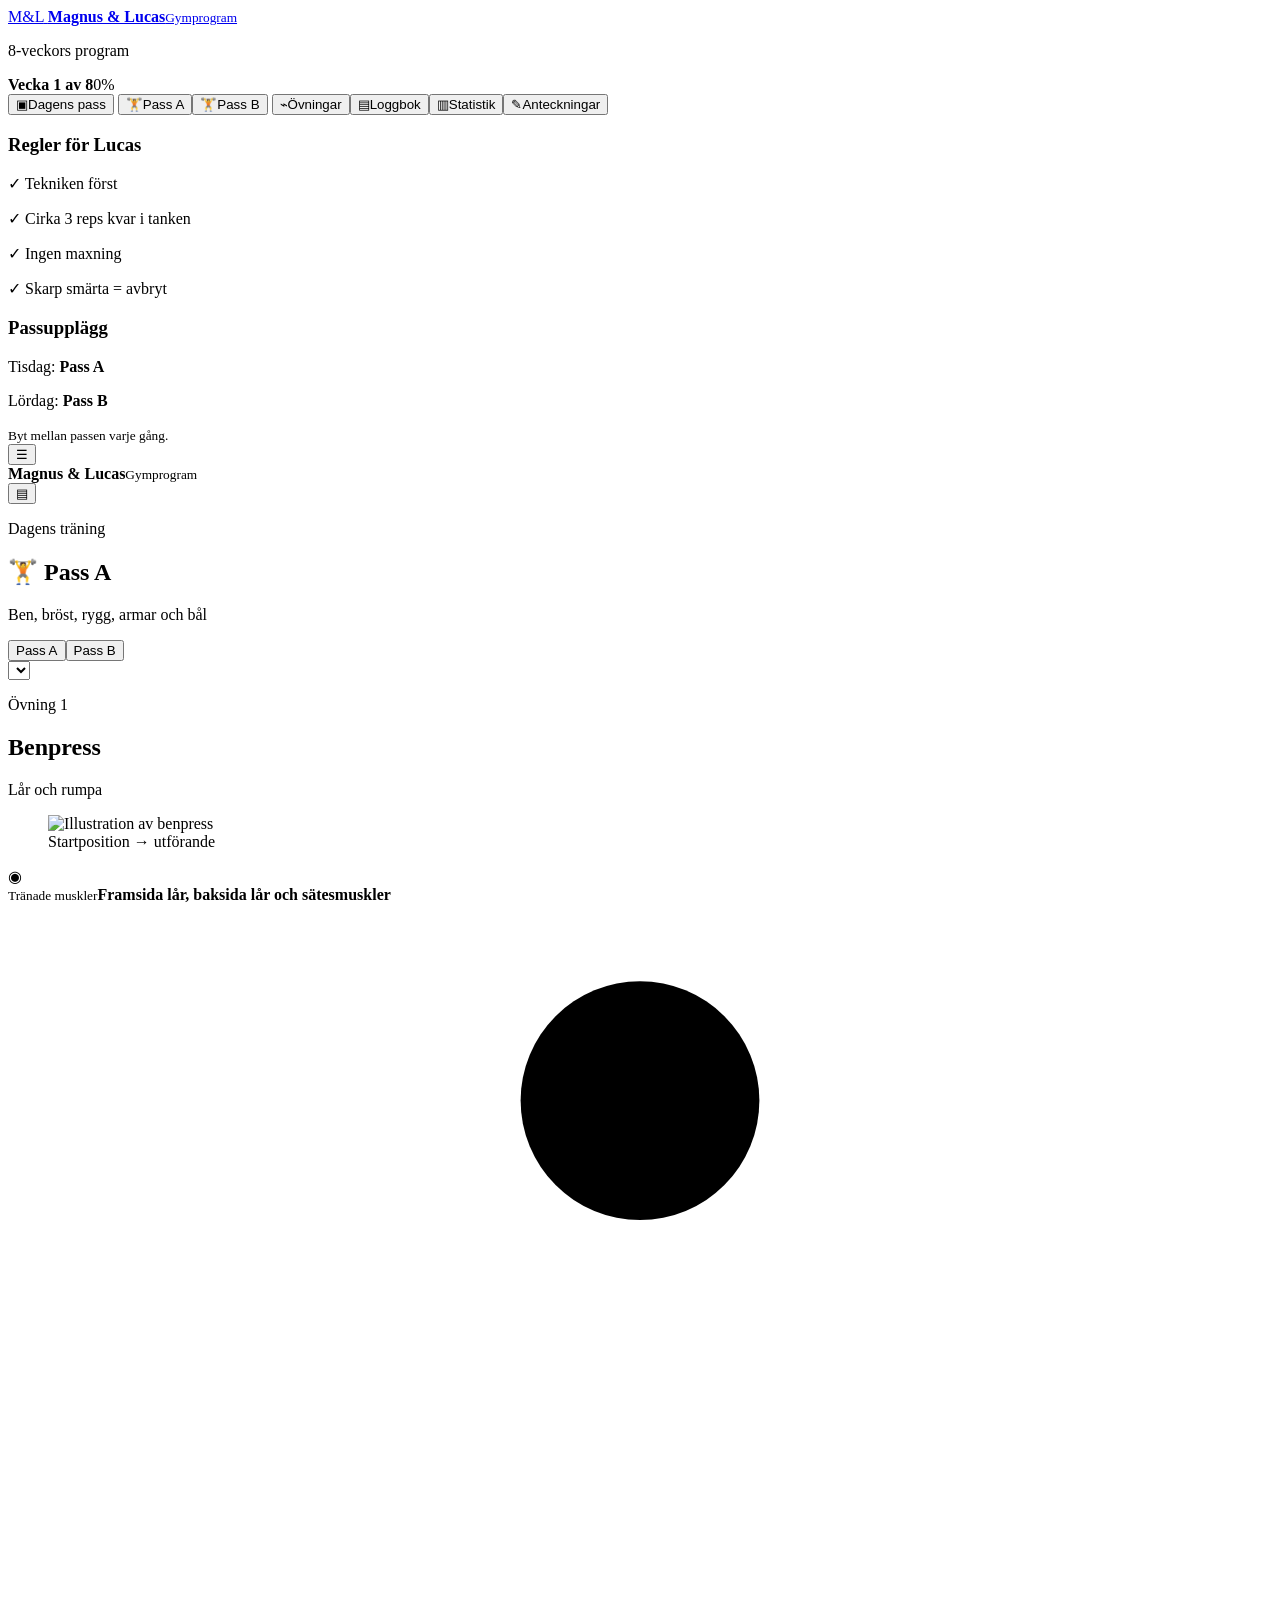
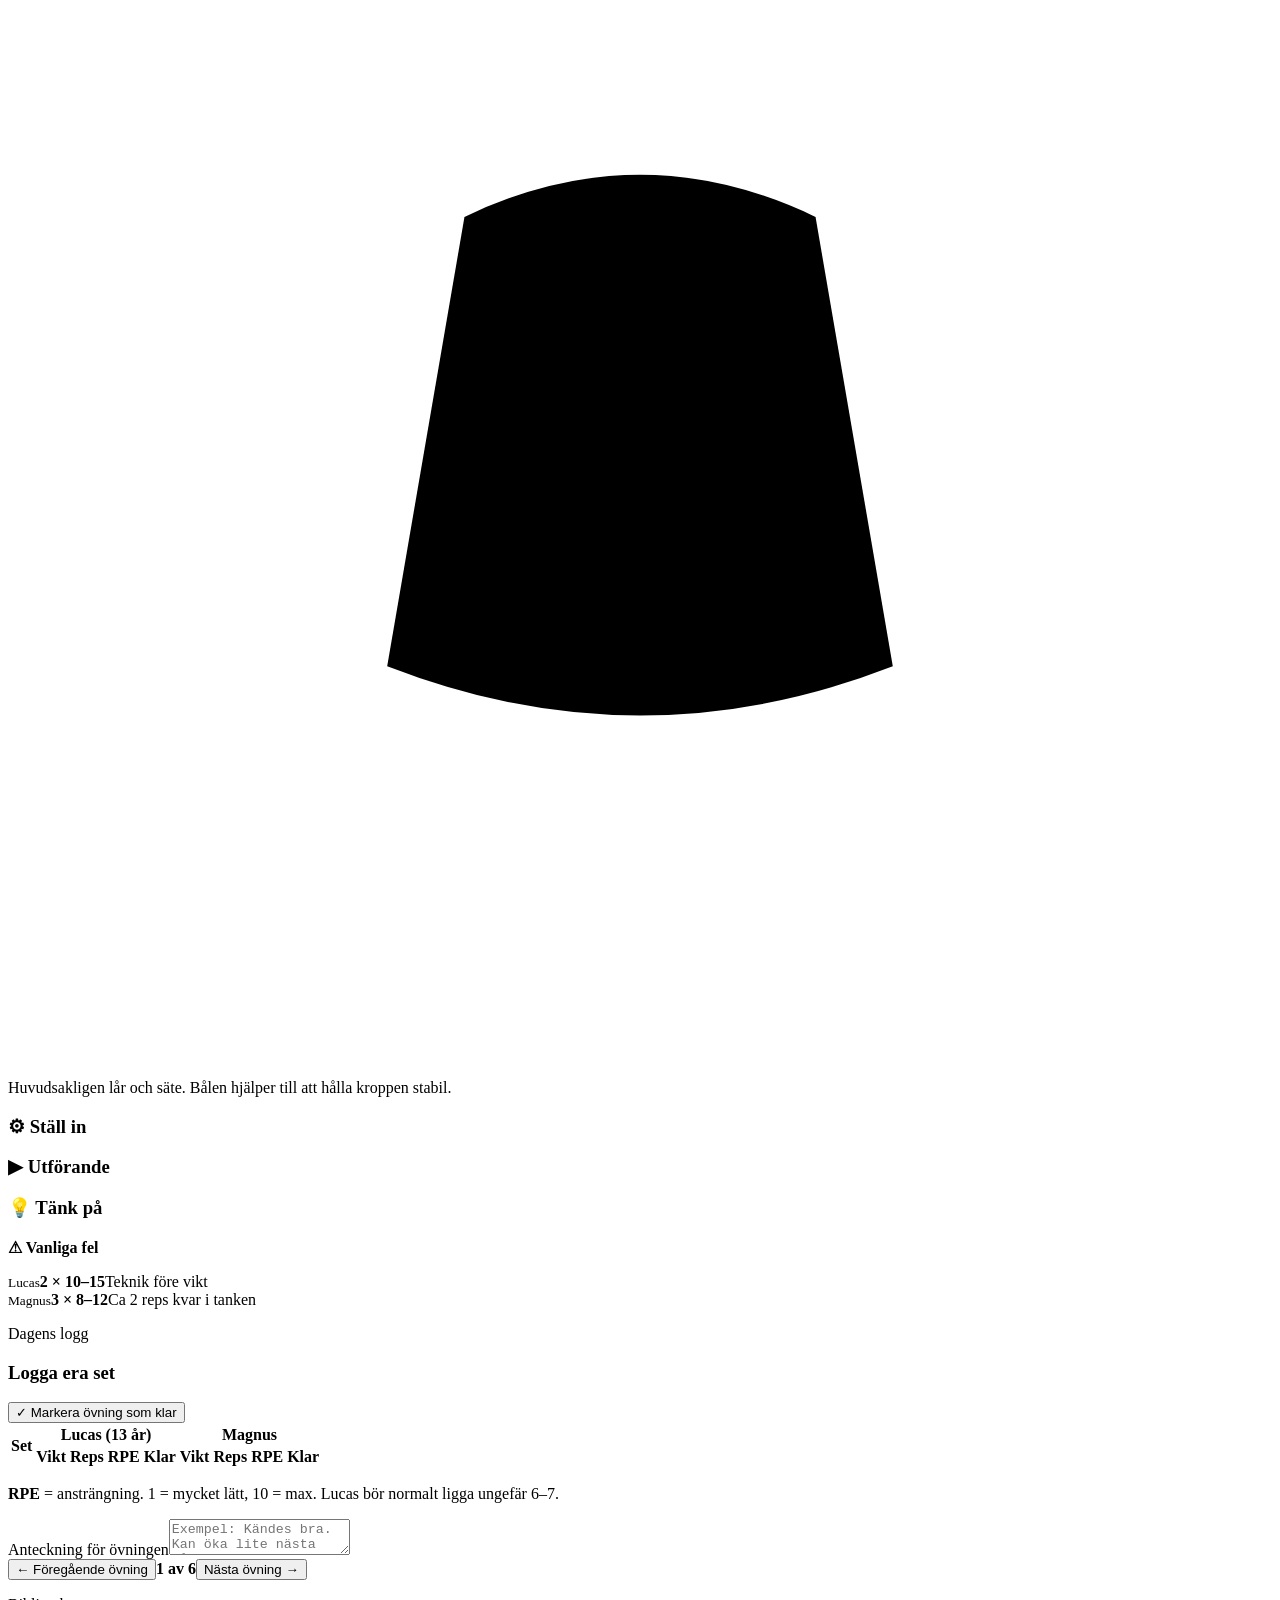
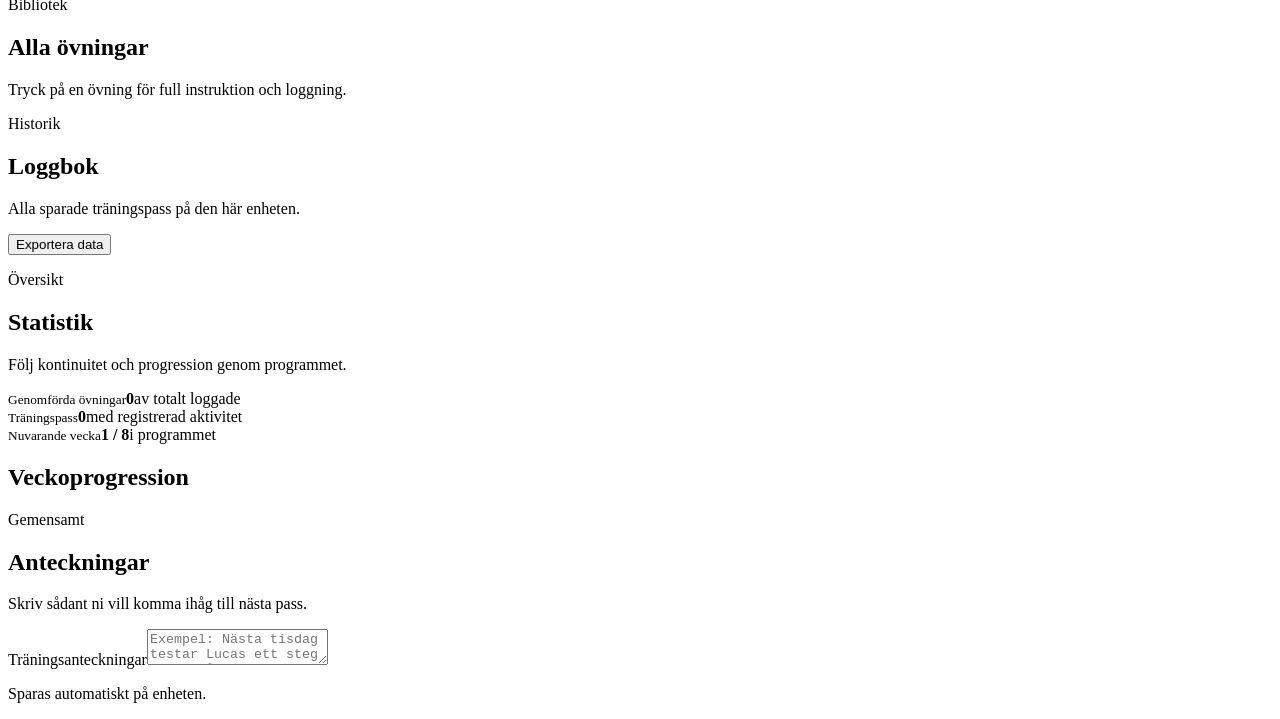
==== index.html @ c1b75a8e "Add gym program website" ====
<!doctype html>
<html lang="sv">
<head>
  <meta charset="utf-8" />
  <meta name="viewport" content="width=device-width, initial-scale=1, viewport-fit=cover" />
  <meta name="theme-color" content="#071a2b" />
  <meta name="description" content="8-veckors gymprogram för Magnus och Lucas med övningsinstruktioner, loggbok och progression." />
  <title>Magnus & Lucas – Gymprogram</title>
  <link rel="manifest" href="manifest.webmanifest" />
  <link rel="stylesheet" href="styles.css" />
</head>
<body>
  <div class="app-shell">
    <aside class="sidebar" aria-label="Huvudmeny">
      <a class="brand" href="#today" aria-label="Magnus och Lucas gymprogram">
        <span class="brand-mark">M&amp;L</span>
        <span><b>Magnus &amp; Lucas</b><small>Gymprogram</small></span>
      </a>
      <section class="program-card"><p class="eyebrow">8-veckors program</p><div class="program-row"><strong id="sidebarWeek">Vecka 1 av 8</strong><span id="sidebarPercent">0%</span></div><div class="progress-track"><div id="sidebarProgress" class="progress-fill"></div></div></section>
      <nav class="side-nav">
        <button class="nav-btn active" data-view="today"><span>▣</span>Dagens pass</button>
        <button class="nav-btn" data-view="passA"><span>🏋</span>Pass A</button><button class="nav-btn" data-view="passB"><span>🏋</span>Pass B</button>
        <button class="nav-btn" data-view="exercises"><span>⌁</span>Övningar</button><button class="nav-btn" data-view="log"><span>▤</span>Loggbok</button><button class="nav-btn" data-view="stats"><span>▥</span>Statistik</button><button class="nav-btn" data-view="notes"><span>✎</span>Anteckningar</button>
      </nav>
      <section class="lucas-rules"><h3>Regler för Lucas</h3><p>✓ Tekniken först</p><p>✓ Cirka 3 reps kvar i tanken</p><p>✓ Ingen maxning</p><p>✓ Skarp smärta = avbryt</p></section>
      <section class="schedule-mini"><h3>Passupplägg</h3><p>Tisdag: <b>Pass A</b></p><p>Lördag: <b>Pass B</b></p><small>Byt mellan passen varje gång.</small></section>
    </aside>
    <main class="main">
      <header class="mobile-header"><button id="menuToggle" class="icon-btn" aria-label="Öppna meny">☰</button><div><b>Magnus &amp; Lucas</b><small>Gymprogram</small></div><button id="quickLog" class="icon-btn" aria-label="Öppna loggboken">▤</button></header>
      <section id="todayView" class="view active-view">
        <div class="page-head"><div><p class="eyebrow">Dagens träning</p><h1 id="passHeading">🏋 Pass A</h1><p id="passSubtitle">Ben, bröst, rygg, armar och bål</p></div><div class="head-actions"><div class="segmented" aria-label="Välj pass"><button data-pass="A" class="active">Pass A</button><button data-pass="B">Pass B</button></div><select id="weekSelect" aria-label="Välj vecka"></select></div></div>
        <div id="exerciseTabs" class="exercise-tabs" role="tablist" aria-label="Övningar i passet"></div>
        <article class="exercise-detail" id="exerciseDetail">
          <div class="exercise-title-row"><div><p class="eyebrow" id="exerciseNumber">Övning 1</p><h2 id="exerciseName">Benpress</h2></div><span class="muscle-pill" id="exerciseMuscle">Lår och rumpa</span></div>
          <div class="visual-grid"><figure class="exercise-figure"><img id="exerciseImage" src="assets/exercises/benpress.svg" alt="Illustration av benpress" /><figcaption>Startposition → utförande</figcaption></figure><aside class="muscle-card"><div class="muscle-card-head"><span class="muscle-icon">◉</span><div><small>Tränade muskler</small><strong id="muscleName">Framsida lår, baksida lår och sätesmuskler</strong></div></div><div class="body-map" aria-hidden="true"><svg viewBox="0 0 180 250"><circle cx="90" cy="28" r="17" class="body-line"/><path d="M90 45 L90 128 M50 66 L130 66 M50 66 L28 124 M130 66 L152 124 M90 128 L60 195 M90 128 L120 195 M60 195 L55 238 M120 195 L125 238" class="body-line"/><path id="bodyHighlight" d="M65 130 Q90 118 115 130 L126 194 Q90 208 54 194 Z" class="muscle-highlight"/></svg></div><p id="muscleDescription">Huvudsakligen lår och säte. Bålen hjälper till att hålla kroppen stabil.</p></aside></div>
          <div class="instruction-grid"><section class="instruction-card"><h3><span>⚙</span> Ställ in</h3><ul id="setupList"></ul></section><section class="instruction-card"><h3><span>▶</span> Utförande</h3><ul id="performList"></ul></section><section class="instruction-card"><h3><span>💡</span> Tänk på</h3><p id="cueText"></p><div class="warning-box"><strong>⚠ Vanliga fel</strong><ul id="mistakeList"></ul></div></section></div>
          <section class="prescription-card"><div><small>Lucas</small><strong id="lucasPrescription">2 × 10–15</strong><span>Teknik före vikt</span></div><div><small>Magnus</small><strong id="magnusPrescription">3 × 8–12</strong><span>Ca 2 reps kvar i tanken</span></div></section>
          <section class="log-panel" id="inlineLog"><div class="section-head"><div><p class="eyebrow">Dagens logg</p><h3>Logga era set</h3></div><button id="completeExercise" class="outline-btn">✓ Markera övning som klar</button></div><div class="table-scroller"><table class="set-table"><thead><tr><th rowspan="2">Set</th><th colspan="4" class="lucas-color">Lucas (13 år)</th><th colspan="4" class="magnus-color">Magnus</th></tr><tr><th>Vikt</th><th>Reps</th><th>RPE</th><th>Klar</th><th>Vikt</th><th>Reps</th><th>RPE</th><th>Klar</th></tr></thead><tbody id="setRows"></tbody></table></div><div class="log-footer"><p><b>RPE</b> = ansträngning. 1 = mycket lätt, 10 = max. Lucas bör normalt ligga ungefär 6–7.</p><label>Anteckning för övningen<textarea id="exerciseNotes" placeholder="Exempel: Kändes bra. Kan öka lite nästa gång."></textarea></label></div></section>
          <div class="exercise-nav"><button id="prevExercise" class="secondary-btn">← Föregående övning</button><strong id="exerciseCounter">1 av 6</strong><button id="nextExercise" class="primary-btn">Nästa övning →</button></div>
        </article>
      </section>
      <section id="exercisesView" class="view"><div class="page-head"><div><p class="eyebrow">Bibliotek</p><h1>Alla övningar</h1><p>Tryck på en övning för full instruktion och loggning.</p></div></div><div id="exerciseLibrary" class="library-grid"></div></section>
      <section id="logView" class="view"><div class="page-head"><div><p class="eyebrow">Historik</p><h1>Loggbok</h1><p>Alla sparade träningspass på den här enheten.</p></div><button id="exportData" class="secondary-btn">Exportera data</button></div><div id="logSummary" class="summary-cards"></div><div id="historyList" class="history-list"></div></section>
      <section id="statsView" class="view"><div class="page-head"><div><p class="eyebrow">Översikt</p><h1>Statistik</h1><p>Följ kontinuitet och progression genom programmet.</p></div></div><div class="stats-grid"><article class="stat-card"><small>Genomförda övningar</small><strong id="statExercises">0</strong><span>av totalt loggade</span></article><article class="stat-card"><small>Träningspass</small><strong id="statSessions">0</strong><span>med registrerad aktivitet</span></article><article class="stat-card"><small>Nuvarande vecka</small><strong id="statWeek">1 / 8</strong><span>i programmet</span></article></div><article class="chart-card"><h2>Veckoprogression</h2><div id="weekChart" class="week-chart"></div></article></section>
      <section id="notesView" class="view"><div class="page-head"><div><p class="eyebrow">Gemensamt</p><h1>Anteckningar</h1><p>Skriv sådant ni vill komma ihåg till nästa pass.</p></div></div><label class="big-note">Träningsanteckningar<textarea id="globalNotes" placeholder="Exempel: Nästa tisdag testar Lucas ett steg högre på benpressen om tekniken känns bra."></textarea></label><p class="save-note" id="notesSaved">Sparas automatiskt på enheten.</p></section>
    </main>
  </div>
  <div id="toast" class="toast" role="status" aria-live="polite"></div><script src="app.js"></script>
</body></html>
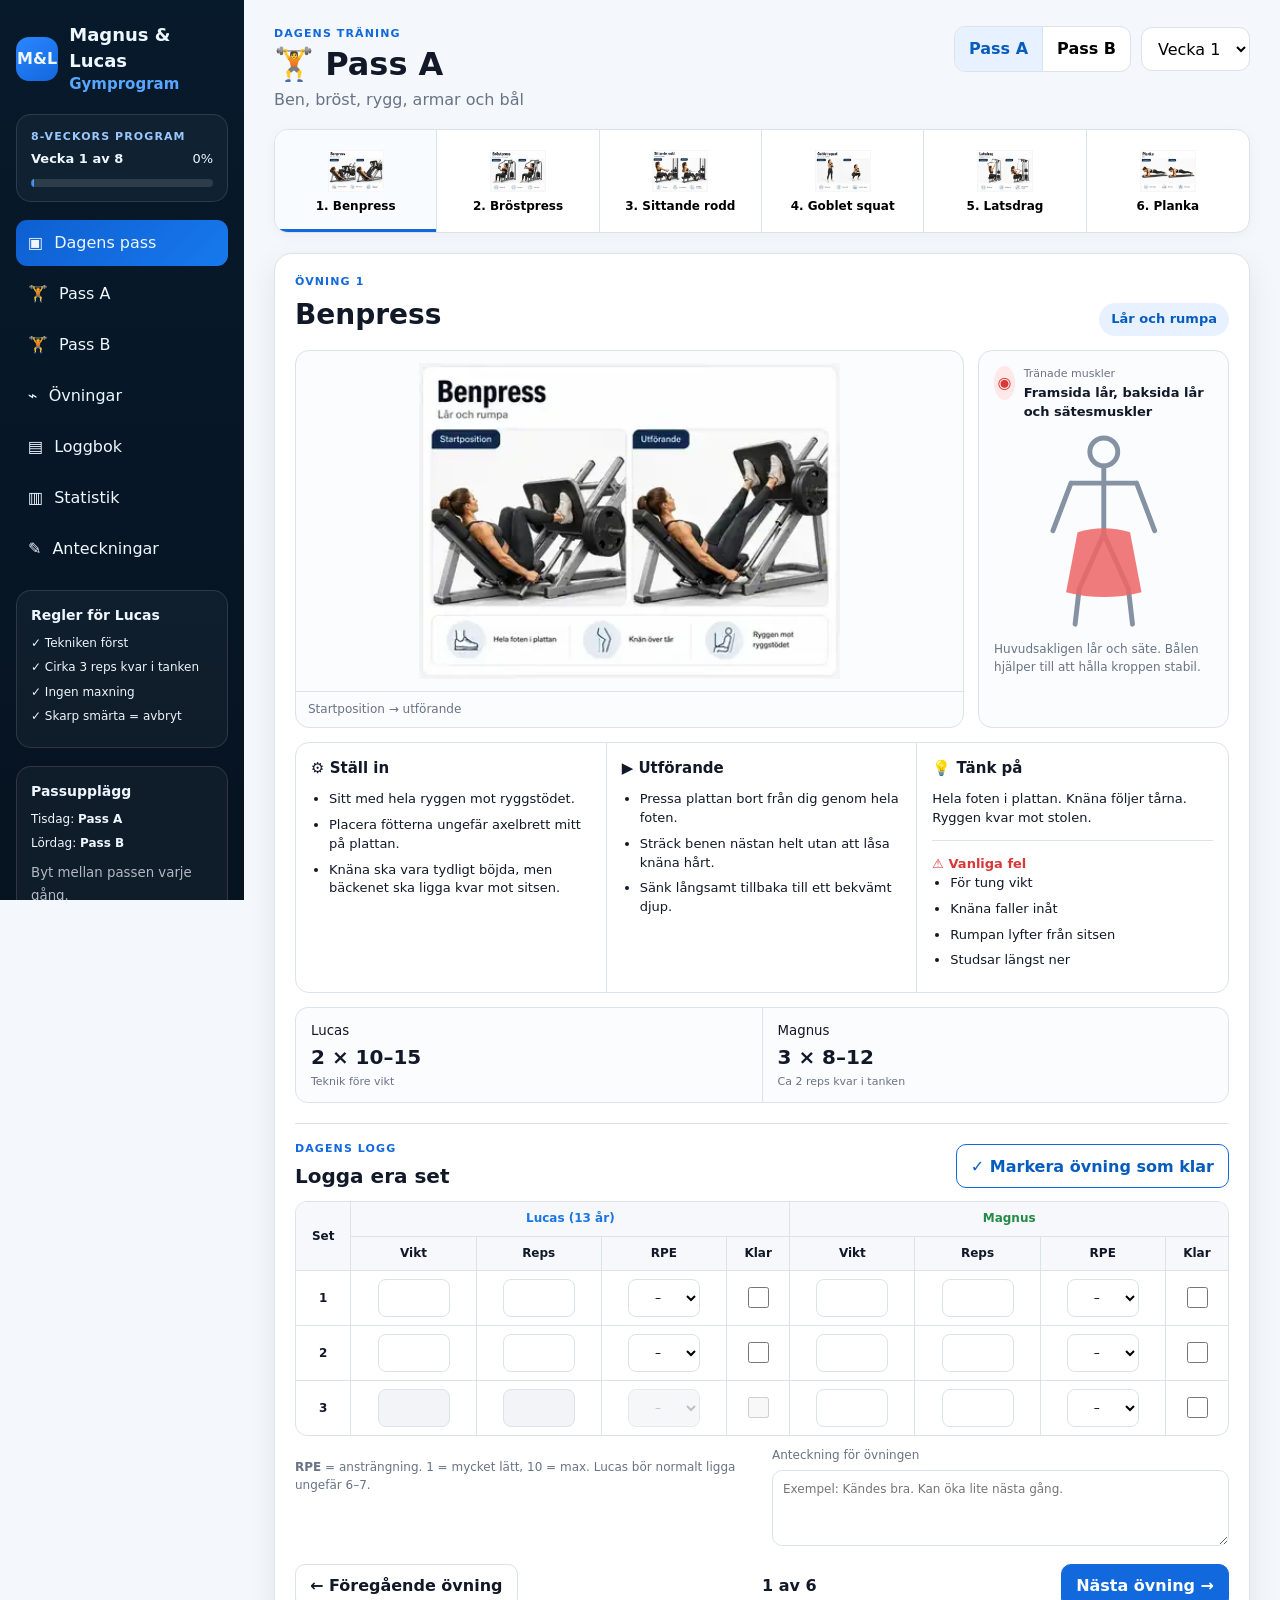
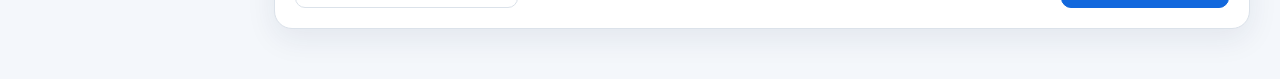
==== commit 26286730: "Use generated Pass B exercise images" ====
--- a/index.html
+++ b/index.html
@@ -45,5 +45,17 @@
       <section id="notesView" class="view"><div class="page-head"><div><p class="eyebrow">Gemensamt</p><h1>Anteckningar</h1><p>Skriv sådant ni vill komma ihåg till nästa pass.</p></div></div><label class="big-note">Träningsanteckningar<textarea id="globalNotes" placeholder="Exempel: Nästa tisdag testar Lucas ett steg högre på benpressen om tekniken känns bra."></textarea></label><p class="save-note" id="notesSaved">Sparas automatiskt på enheten.</p></section>
     </main>
   </div>
-  <div id="toast" class="toast" role="status" aria-live="polite"></div><script src="app.js"></script>
+  <div id="toast" class="toast" role="status" aria-live="polite"></div>
+  <script src="app.js"></script>
+  <script>
+    const passBGeneratedImages = {
+      axelpress: 'https://d8j0ntlcm91z4.cloudfront.net/user_3II48NDtze84XCjRtOzwouCssZN/hf_20260829_084911_d4fea22e-af73-4807-9481-3103b0ed4448.png',
+      kabelrodd: 'https://d8j0ntlcm91z4.cloudfront.net/user_3II48NDtze84XCjRtOzwouCssZN/hf_20260829_084911_a7e94149-48c9-4cf2-bd78-8bab9986e830.png'
+    };
+    const localExerciseAsset = exerciseAsset;
+    exerciseAsset = function(ex) {
+      return passBGeneratedImages[ex.id] || localExerciseAsset(ex);
+    };
+    renderToday();
+  </script>
 </body></html>
--- a/styles.css
+++ b/styles.css
@@ -0,0 +1,8 @@
+:root{
+  --navy:#071a2b;--navy-2:#0b2740;--blue:#1268dd;--blue-2:#2b86ff;--bg:#f4f7fb;--card:#fff;--ink:#111827;--muted:#687385;--line:#dbe2ea;--soft:#eef4fb;--green:#1f9c59;--danger:#d93838;--lucas:#1976e9;--magnus:#228b45;--shadow:0 10px 30px rgba(24,42,72,.08)
+}
+*{box-sizing:border-box}html{scroll-behavior:smooth}body{margin:0;background:var(--bg);color:var(--ink);font-family:Inter,ui-sans-serif,system-ui,-apple-system,BlinkMacSystemFont,"Segoe UI",sans-serif;line-height:1.45}button,input,select,textarea{font:inherit}button{cursor:pointer}.app-shell{min-height:100vh;display:grid;grid-template-columns:244px minmax(0,1fr)}.sidebar{position:sticky;top:0;height:100vh;background:linear-gradient(180deg,var(--navy),#061321);color:#eef6ff;padding:22px 16px;display:flex;flex-direction:column;gap:18px;overflow:auto}.brand{display:flex;align-items:center;gap:11px;color:inherit;text-decoration:none}.brand-mark{display:grid;place-items:center;width:44px;height:44px;border-radius:13px;background:linear-gradient(145deg,var(--blue-2),var(--blue));font-weight:900}.brand b{display:block;font-size:18px}.brand small{display:block;color:#58a6ff;font-weight:700;font-size:15px}.program-card,.lucas-rules,.schedule-mini{border:1px solid rgba(255,255,255,.12);background:rgba(255,255,255,.04);border-radius:15px;padding:14px}.eyebrow{margin:0 0 5px;text-transform:uppercase;letter-spacing:.1em;font-weight:800;font-size:11px;color:var(--blue)}.sidebar .eyebrow{color:#9bc7ff}.program-row{display:flex;justify-content:space-between;gap:10px;font-size:13px}.progress-track{height:8px;background:rgba(255,255,255,.12);border-radius:999px;overflow:hidden;margin-top:10px}.progress-fill{height:100%;width:0;background:linear-gradient(90deg,#1b74e8,#59a5ff);transition:width .25s}.side-nav{display:grid;gap:5px}.nav-btn{border:0;background:transparent;color:inherit;border-radius:11px;min-height:46px;padding:11px 12px;text-align:left;display:flex;gap:11px;align-items:center}.nav-btn:hover{background:rgba(255,255,255,.08)}.nav-btn.active{background:linear-gradient(135deg,#0e5fd0,#1779ee)}.lucas-rules{margin-top:auto}.lucas-rules h3,.schedule-mini h3{margin:0 0 10px;font-size:14px}.lucas-rules p,.schedule-mini p{margin:7px 0;font-size:12px}.schedule-mini small{opacity:.72}.main{min-width:0;padding:26px 30px 50px}.mobile-header{display:none}.view{display:none}.view.active-view{display:block}.page-head{display:flex;justify-content:space-between;align-items:flex-start;gap:18px;margin-bottom:18px}.page-head h1{font-size:32px;line-height:1.1;margin:0 0 6px}.page-head p:not(.eyebrow){margin:0;color:var(--muted)}.head-actions{display:flex;align-items:center;gap:10px;flex-wrap:wrap}.segmented{display:flex;border:1px solid var(--line);border-radius:11px;overflow:hidden;background:var(--card)}.segmented button{border:0;border-right:1px solid var(--line);background:transparent;min-height:44px;padding:8px 14px;font-weight:750}.segmented button:last-child{border-right:0}.segmented button.active{background:#e7f1ff;color:#075dbd}.head-actions select{min-height:44px;border:1px solid var(--line);border-radius:11px;background:var(--card);padding:0 12px}.exercise-tabs{display:grid;grid-template-columns:repeat(6,minmax(120px,1fr));overflow-x:auto;background:var(--card);border:1px solid var(--line);border-radius:14px;margin-bottom:20px;box-shadow:0 3px 14px rgba(24,42,72,.04)}.exercise-tab{border:0;border-right:1px solid var(--line);background:transparent;padding:9px 8px;min-height:102px;min-width:112px;text-align:center;position:relative}.exercise-tab:last-child{border-right:0}.exercise-tab img{display:block;width:56px;height:48px;object-fit:contain;margin:0 auto 3px}.exercise-tab span{display:block;font-size:12px;font-weight:750}.exercise-tab.active{background:#f8fbff}.exercise-tab.active::after{content:"";position:absolute;left:0;right:0;bottom:0;height:3px;background:var(--blue)}.exercise-tab.done::before{content:"✓";position:absolute;right:8px;top:7px;background:var(--green);color:white;width:20px;height:20px;display:grid;place-items:center;border-radius:50%;font-size:11px}.exercise-detail{background:var(--card);border:1px solid var(--line);border-radius:18px;padding:20px;box-shadow:var(--shadow)}.exercise-title-row{display:flex;align-items:end;justify-content:space-between;gap:14px;margin-bottom:14px}.exercise-title-row h2{font-size:28px;margin:0}.muscle-pill{background:#e7f1ff;color:#075dbd;border-radius:999px;padding:7px 12px;font-weight:700;font-size:13px}.visual-grid{display:grid;grid-template-columns:minmax(0,2fr) minmax(210px,.75fr);gap:14px}.exercise-figure,.muscle-card{margin:0;border:1px solid var(--line);border-radius:14px;background:#fbfcfe;overflow:hidden}.exercise-figure img{display:block;width:100%;height:340px;object-fit:contain;padding:12px}.exercise-figure figcaption{border-top:1px solid var(--line);padding:9px 12px;font-size:12px;color:var(--muted)}.muscle-card{padding:15px}.muscle-card-head{display:flex;gap:9px;align-items:flex-start}.muscle-card-head small,.muscle-card-head strong{display:block}.muscle-card-head small{color:var(--muted);font-size:11px}.muscle-card-head strong{font-size:13px;margin-top:2px}.muscle-icon{display:grid;place-items:center;width:34px;height:34px;border-radius:50%;background:#ffe8e8;color:var(--danger)}.body-map{height:220px;display:grid;place-items:center}.body-map svg{height:205px;max-width:100%}.body-line{fill:none;stroke:#8592a3;stroke-width:6;stroke-linecap:round}.muscle-highlight{fill:#ef6666;opacity:.85}.muscle-card>p{font-size:12px;color:var(--muted);margin:0}.instruction-grid{display:grid;grid-template-columns:1fr 1fr 1fr;border:1px solid var(--line);border-radius:14px;overflow:hidden;margin-top:14px}.instruction-card{padding:15px;border-right:1px solid var(--line)}.instruction-card:last-child{border-right:0}.instruction-card h3{margin:0 0 10px;font-size:15px}.instruction-card ul{margin:0;padding-left:18px}.instruction-card li,.instruction-card p{font-size:13px;margin:0 0 7px}.warning-box{margin-top:12px;padding-top:10px;border-top:1px solid var(--line)}.warning-box strong{color:var(--danger);font-size:13px}.prescription-card{display:grid;grid-template-columns:1fr 1fr;gap:1px;background:var(--line);border:1px solid var(--line);border-radius:13px;overflow:hidden;margin-top:14px}.prescription-card>div{background:#fbfcfe;padding:13px 15px}.prescription-card small,.prescription-card strong,.prescription-card span{display:block}.prescription-card strong{font-size:20px;margin:2px 0}.prescription-card span{font-size:11px;color:var(--muted)}.log-panel{margin-top:20px;padding-top:17px;border-top:1px solid var(--line)}.section-head{display:flex;justify-content:space-between;gap:12px;align-items:center}.section-head h3{margin:0;font-size:20px}.outline-btn,.secondary-btn,.primary-btn{min-height:44px;border-radius:10px;padding:9px 14px;font-weight:750}.outline-btn{border:1px solid var(--blue);background:white;color:#075dbd}.outline-btn.done{background:#eaf8ef;color:#13733d;border-color:#68bd89}.secondary-btn{border:1px solid var(--line);background:white;color:var(--ink)}.primary-btn{border:1px solid var(--blue);background:var(--blue);color:white}.table-scroller{overflow-x:auto;margin-top:10px;border:1px solid var(--line);border-radius:12px}.set-table{border-collapse:collapse;width:100%;min-width:760px;font-size:12px}.set-table th,.set-table td{padding:8px;border-right:1px solid var(--line);border-bottom:1px solid var(--line);text-align:center}.set-table th:last-child,.set-table td:last-child{border-right:0}.set-table tr:last-child td{border-bottom:0}.set-table thead th{background:#f6f8fb}.lucas-color{color:var(--lucas)}.magnus-color{color:var(--magnus)}.set-table input,.set-table select{width:72px;min-height:38px;border:1px solid var(--line);border-radius:8px;background:white;padding:6px;text-align:center}.set-table input[type=checkbox]{width:21px;min-height:21px;accent-color:var(--blue)}.set-table input:disabled,.set-table select:disabled{background:#f2f4f7;color:#a0a7b2}.log-footer{display:grid;grid-template-columns:1fr 1fr;gap:20px;align-items:start;margin-top:11px}.log-footer p{font-size:12px;color:var(--muted)}.log-footer label{font-size:12px;color:var(--muted)}textarea{resize:vertical}.log-footer textarea,.big-note textarea{display:block;width:100%;border:1px solid var(--line);border-radius:10px;background:white;padding:10px;min-height:76px;margin-top:5px;color:var(--ink)}.exercise-nav{display:flex;justify-content:space-between;align-items:center;gap:12px;margin-top:18px}.library-grid{display:grid;grid-template-columns:repeat(3,minmax(0,1fr));gap:14px}.library-card{background:white;border:1px solid var(--line);border-radius:15px;overflow:hidden;box-shadow:0 4px 15px rgba(24,42,72,.05)}.library-card button{border:0;background:transparent;width:100%;padding:0;text-align:left;color:inherit}.library-card img{display:block;width:100%;height:180px;object-fit:contain;background:#fbfcfe;padding:10px}.library-card-content{padding:13px}.library-card-content h3{margin:0 0 4px}.library-card-content p{margin:0;color:var(--muted);font-size:12px}.pass-tag{display:inline-block;margin-top:10px;background:#eaf2ff;color:#075dbd;padding:5px 8px;border-radius:999px;font-size:11px;font-weight:750}.summary-cards,.stats-grid{display:grid;grid-template-columns:repeat(3,1fr);gap:12px;margin-bottom:16px}.summary-card,.stat-card,.chart-card{background:white;border:1px solid var(--line);border-radius:14px;padding:16px}.summary-card small,.summary-card strong,.stat-card small,.stat-card strong,.stat-card span{display:block}.summary-card strong,.stat-card strong{font-size:28px;margin:4px 0}.summary-card small,.stat-card small,.stat-card span{color:var(--muted);font-size:11px}.history-list{display:grid;gap:10px}.history-card{background:white;border:1px solid var(--line);border-radius:13px;padding:14px}.history-card-head{display:flex;justify-content:space-between;gap:10px}.history-card h3{margin:0;font-size:15px}.history-card small{color:var(--muted)}.history-card p{font-size:12px;margin:8px 0 0;color:var(--muted)}.chart-card h2{font-size:18px;margin-top:0}.week-chart{display:grid;grid-template-columns:repeat(8,1fr);gap:10px;align-items:end;min-height:250px;padding-top:20px}.week-bar{display:flex;flex-direction:column;align-items:center;justify-content:end;height:220px;gap:6px}.week-bar i{width:min(42px,75%);min-height:4px;border-radius:8px 8px 3px 3px;background:linear-gradient(180deg,var(--blue-2),var(--blue));transition:height .3s}.week-bar b{font-size:11px}.week-bar span{font-size:10px;color:var(--muted)}.big-note{display:block;background:white;border:1px solid var(--line);border-radius:14px;padding:16px;font-weight:750}.big-note textarea{min-height:280px;font-weight:400;font-size:16px}.save-note{color:var(--muted);font-size:12px}.toast{position:fixed;right:22px;bottom:22px;background:#0c2237;color:white;border-radius:10px;padding:11px 14px;box-shadow:var(--shadow);opacity:0;transform:translateY(8px);pointer-events:none;transition:.2s}.toast.show{opacity:1;transform:translateY(0)}
+@media(max-width:1050px){.app-shell{grid-template-columns:210px minmax(0,1fr)}.main{padding:22px 20px}.visual-grid{grid-template-columns:1fr}.muscle-card{display:grid;grid-template-columns:220px 1fr;align-items:center}.body-map{grid-row:1 / span 2}.instruction-grid{grid-template-columns:1fr}.instruction-card{border-right:0;border-bottom:1px solid var(--line)}.instruction-card:last-child{border-bottom:0}.library-grid{grid-template-columns:repeat(2,1fr)}}
+@media(max-width:760px){.app-shell{display:block}.sidebar{position:fixed;z-index:30;left:0;top:0;bottom:0;width:250px;transform:translateX(-105%);transition:transform .2s}.sidebar.open{transform:translateX(0)}.main{padding:0 12px 36px}.mobile-header{position:sticky;top:0;z-index:20;display:flex;align-items:center;justify-content:space-between;background:rgba(244,247,251,.95);backdrop-filter:blur(10px);padding:9px 0 11px;margin-bottom:10px;border-bottom:1px solid var(--line)}.mobile-header div{text-align:center}.mobile-header small{display:block;color:var(--blue);font-size:11px}.icon-btn{width:44px;height:44px;border:1px solid var(--line);border-radius:11px;background:white}.page-head{flex-direction:column}.page-head h1{font-size:26px}.head-actions{width:100%;justify-content:space-between}.exercise-detail{padding:13px}.exercise-title-row{align-items:flex-start}.exercise-title-row h2{font-size:23px}.visual-grid{display:block}.exercise-figure img{height:250px}.muscle-card{display:grid;grid-template-columns:120px 1fr;margin-top:10px}.body-map{height:150px}.body-map svg{height:140px}.muscle-card-head{grid-column:2}.muscle-card>p{grid-column:2}.instruction-grid{display:block}.prescription-card{grid-template-columns:1fr}.log-footer{grid-template-columns:1fr}.exercise-nav{flex-wrap:wrap}.exercise-nav strong{order:3;width:100%;text-align:center}.exercise-nav button{flex:1}.library-grid{grid-template-columns:1fr}.summary-cards,.stats-grid{grid-template-columns:1fr}.week-chart{gap:5px}.week-bar i{width:70%}.toast{left:12px;right:12px;bottom:12px}.exercise-tabs{grid-template-columns:repeat(6,108px)}}
+@media(max-width:420px){.exercise-figure img{height:215px}.muscle-card{grid-template-columns:100px 1fr}.page-head{margin-bottom:12px}.section-head{align-items:flex-start;flex-direction:column}.outline-btn{width:100%}}
+@media(prefers-reduced-motion:reduce){*{scroll-behavior:auto!important;transition:none!important}}
